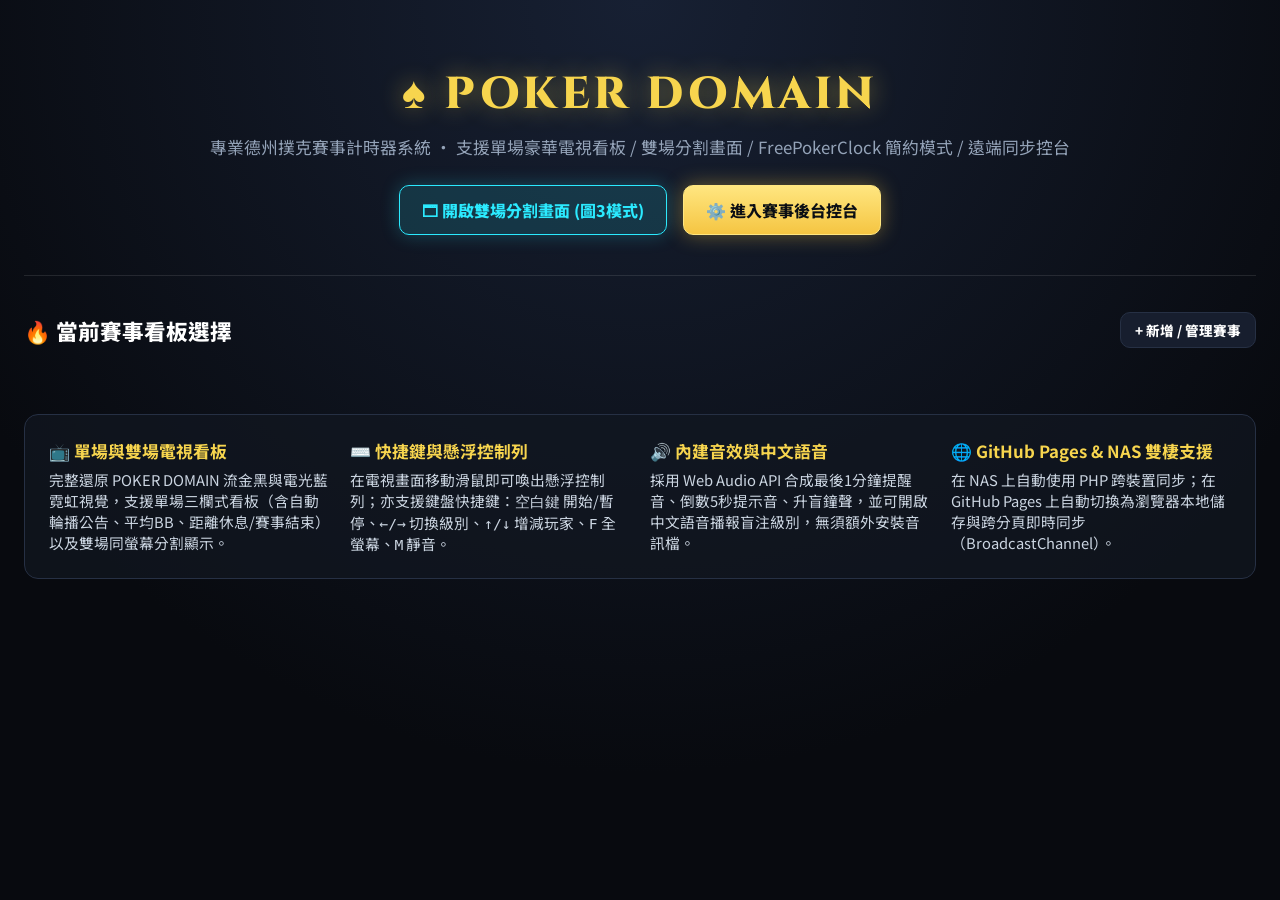
==== index.html @ d347190b "Add files via upload" ====
<!DOCTYPE html>
<html lang="zh-Hant">
<head>
    <meta charset="UTF-8">
    <meta name="viewport" content="width=device-width, initial-scale=1.0">
    <title>POKER DOMAIN - 德州撲克賽事計時系統</title>
    <link href="https://fonts.googleapis.com/css2?family=Cinzel:wght@700;800&family=Noto+Sans+TC:wght@400;600;700;900&display=swap" rel="stylesheet">
    <style>
        :root {
            --bg: #080a0f;
            --card: #121722;
            --border: #263044;
            --gold: #f7d54e;
            --cyan: #2beaff;
            --red: #ff4757;
            --green: #2ed573;
        }
        * { box-sizing: border-box; margin: 0; padding: 0; }
        body {
            background: radial-gradient(circle at 50% 0%, #172033 0%, #080a0f 70%);
            color: #ffffff;
            font-family: 'Noto Sans TC', sans-serif;
            min-height: 100vh;
            padding: 36px 24px 60px;
        }
        .wrap { max-width: 1240px; margin: 0 auto; }
        .hero {
            text-align: center;
            padding: 28px 20px 40px;
            border-bottom: 1px solid rgba(255,255,255,0.1);
            margin-bottom: 36px;
        }
        .brand {
            font-family: 'Cinzel', serif;
            font-size: clamp(1.8rem, 3.5vw, 3rem);
            font-weight: 800;
            color: var(--gold);
            letter-spacing: 0.08em;
            text-shadow: 0 0 24px rgba(247, 213, 78, 0.45);
        }
        .hero p { color: #94a3b8; font-size: 1.05rem; margin-top: 10px; }
        .quick-launch {
            display: flex;
            justify-content: center;
            gap: 16px;
            flex-wrap: wrap;
            margin-top: 26px;
        }
        .btn {
            display: inline-flex;
            align-items: center;
            gap: 8px;
            padding: 12px 22px;
            border-radius: 10px;
            font-weight: 800;
            font-size: 1rem;
            text-decoration: none;
            border: 1.5px solid var(--border);
            background: #171e2e;
            color: #fff;
            transition: all 0.18s ease;
            cursor: pointer;
        }
        .btn:hover { transform: translateY(-2px); border-color: var(--gold); }
        .btn-gold {
            background: linear-gradient(180deg, #ffe680 0%, #f5c542 100%);
            color: #0b0e14;
            border-color: #ffe680;
            box-shadow: 0 0 20px rgba(245, 197, 66, 0.4);
        }
        .btn-cyan {
            background: rgba(43, 234, 255, 0.14);
            color: var(--cyan);
            border-color: var(--cyan);
            box-shadow: 0 0 18px rgba(43, 234, 255, 0.25);
        }
        .section-title {
            font-size: 1.35rem;
            font-weight: 800;
            margin-bottom: 18px;
            display: flex;
            justify-content: space-between;
            align-items: center;
        }
        .grid {
            display: grid;
            grid-template-columns: repeat(auto-fit, minmax(360px, 1fr));
            gap: 24px;
        }
        .t-card {
            background: var(--card);
            border: 2px solid var(--border);
            border-radius: 14px;
            padding: 24px;
            display: flex;
            flex-direction: column;
            justify-content: space-between;
            gap: 18px;
            position: relative;
            overflow: hidden;
        }
        .t-card.theme-gold { border-color: var(--gold); box-shadow: 0 0 20px rgba(247, 213, 78, 0.15); }
        .t-card.theme-cyan { border-color: var(--cyan); box-shadow: 0 0 20px rgba(43, 234, 255, 0.15); }
        .t-card.theme-red { border-color: var(--red); box-shadow: 0 0 20px rgba(255, 71, 87, 0.15); }
        .t-card.theme-emerald { border-color: var(--green); box-shadow: 0 0 20px rgba(46, 213, 115, 0.15); }
        .t-header { display: flex; justify-content: space-between; align-items: flex-start; gap: 12px; }
        .t-title { font-size: 1.5rem; font-weight: 900; }
        .t-sub { font-size: 0.9rem; color: #94a3b8; margin-top: 2px; }
        .badge { padding: 4px 10px; border-radius: 999px; font-size: 0.8rem; font-weight: 800; }
        .badge.running { background: rgba(46,213,115,0.2); color: var(--green); border: 1px solid var(--green); }
        .badge.paused { background: rgba(247,213,78,0.15); color: var(--gold); border: 1px solid var(--gold); }
        .t-clock-row {
            display: flex;
            align-items: baseline;
            justify-content: space-between;
            background: #0a0d14;
            padding: 16px 20px;
            border-radius: 10px;
            border: 1px solid rgba(255,255,255,0.08);
        }
        .t-time { font-size: 2.8rem; font-weight: 900; font-variant-numeric: tabular-nums; line-height: 1; }
        .t-blinds { text-align: right; font-size: 1.05rem; font-weight: 700; }
        .t-stats {
            display: grid;
            grid-template-columns: repeat(3, 1fr);
            gap: 10px;
            text-align: center;
            font-size: 0.88rem;
            color: #94a3b8;
        }
        .t-stats strong { display: block; font-size: 1.1rem; color: #fff; margin-top: 2px; }
        .t-actions { display: flex; gap: 10px; flex-wrap: wrap; }
        .t-actions .btn { flex: 1; justify-content: center; padding: 10px 12px; font-size: 0.9rem; }
        .features-box {
            margin-top: 48px;
            background: rgba(18, 23, 34, 0.7);
            border: 1px solid var(--border);
            border-radius: 14px;
            padding: 24px;
            display: grid;
            grid-template-columns: repeat(auto-fit, minmax(240px, 1fr));
            gap: 20px;
            color: #cbd5e1;
            font-size: 0.92rem;
        }
        .features-box h3 { color: var(--gold); margin-bottom: 6px; font-size: 1.05rem; }
    </style>
</head>
<body>
    <div class="wrap">
        <div class="hero">
            <div class="brand" id="heroBrand">♠ POKER DOMAIN</div>
            <p>專業德州撲克賽事計時器系統 • 支援單場豪華電視看板 / 雙場分割畫面 / FreePokerClock 簡約模式 / 遠端同步控台</p>
            <div class="quick-launch">
                <a href="dual.html" class="btn btn-cyan">🗔 開啟雙場分割畫面 (圖3模式)</a>
                <a href="admin.html" class="btn btn-gold">⚙️ 進入賽事後台控台</a>
            </div>
        </div>

        <div class="section-title">
            <span>🔥 當前賽事看板選擇</span>
            <a href="admin.html" class="btn" style="padding:7px 14px; font-size:0.85rem;">+ 新增 / 管理賽事</a>
        </div>

        <div class="grid" id="tourneyGrid"></div>

        <div class="features-box">
            <div>
                <h3>📺 單場與雙場電視看板</h3>
                <p>完整還原 POKER DOMAIN 流金黑與電光藍霓虹視覺，支援單場三欄式看板（含自動輪播公告、平均BB、距離休息/賽事結束）以及雙場同螢幕分割顯示。</p>
            </div>
            <div>
                <h3>⌨️ 快捷鍵與懸浮控制列</h3>
                <p>在電視畫面移動滑鼠即可喚出懸浮控制列；亦支援鍵盤快捷鍵：<code>空白鍵</code> 開始/暫停、<code>←/→</code> 切換級別、<code>↑/↓</code> 增減玩家、<code>F</code> 全螢幕、<code>M</code> 靜音。</p>
            </div>
            <div>
                <h3>🔊 內建音效與中文語音</h3>
                <p>採用 Web Audio API 合成最後1分鐘提醒音、倒數5秒提示音、升盲鐘聲，並可開啟中文語音播報盲注級別，無須額外安裝音訊檔。</p>
            </div>
            <div>
                <h3>🌐 GitHub Pages & NAS 雙棲支援</h3>
                <p>在 NAS 上自動使用 PHP 跨裝置同步；在 GitHub Pages 上自動切換為瀏覽器本地儲存與跨分頁即時同步（BroadcastChannel）。</p>
            </div>
        </div>
    </div>

    <script src="assets/js/local-backend.js"></script>
    <script>
        function fmtNum(n) { return (Number(n) || 0).toLocaleString('en-US'); }
        function fmtClock(sec) {
            const s = Math.max(0, Math.floor(Number(sec) || 0));
            const m = Math.floor(s / 60);
            const r = s % 60;
            return (m < 10 ? '0' + m : m) + ':' + (r < 10 ? '0' + r : r);
        }

        async function loadAndRender() {
            const res = await fetch('api.php?action=state&_t=' + Date.now());
            const json = await res.json();
            if (!json || !json.ok) return;
            const state = json.data;
            const s = state.settings || {};
            document.getElementById('heroBrand').textContent = `${s.brand_logo_icon || '♠'} ${s.brand_name || 'POKER DOMAIN'}`;

            const grid = document.getElementById('tourneyGrid');
            grid.innerHTML = '';
            Object.values(state.tournaments || {}).forEach(t => {
                const c = t.computed || {};
                const cur = c.current_level || { type: 'level', level: 1, sb: 0, bb: 0, ante: 0 };
                const card = document.createElement('div');
                card.className = `t-card theme-${t.theme || 'gold'}`;
                card.innerHTML = `
                    <div class="t-header">
                        <div>
                            <div class="t-title">${t.title}</div>
                            <div class="t-sub">${t.subtitle || ''}</div>
                        </div>
                        <span class="badge ${t.status === 'running' ? 'running' : 'paused'}">
                            ${t.status === 'running' ? '進行中' : '暫停中'}
                        </span>
                    </div>
                    <div class="t-clock-row">
                        <div class="t-time">${fmtClock(t.remaining_seconds)}</div>
                        <div class="t-blinds">
                            <div style="color:#94a3b8; font-size:0.85rem;">
                                ${cur.type === 'break' ? '休息時間' : 'Level ' + cur.level}
                            </div>
                            <div>
                                ${cur.type === 'break' ? 'BREAK' : fmtNum(cur.sb) + ' / ' + fmtNum(cur.bb)}
                            </div>
                            <div style="font-size:0.8rem; color:#94a3b8;">
                                前注: ${fmtNum(cur.ante || 0)}
                            </div>
                        </div>
                    </div>
                    <div class="t-stats">
                        <div>當前 / 參賽<strong>${t.current_players} / ${t.total_entries}</strong></div>
                        <div>平均計分牌<strong>${fmtNum(c.avg_chips)} (${c.avg_bb}bb)</strong></div>
                        <div>獎池價值<strong>${fmtNum(c.prize_pool)}</strong></div>
                    </div>
                    <div class="t-actions">
                        <a href="display.html?id=${encodeURIComponent(t.id)}" class="btn btn-gold">📺 電視看板</a>
                        <a href="freeclock.html?id=${encodeURIComponent(t.id)}" class="btn">⏱️ 簡約圓環版</a>
                        <a href="admin.html?id=${encodeURIComponent(t.id)}" class="btn">⚙️ 控台設定</a>
                    </div>
                `;
                grid.appendChild(card);
            });
        }

        loadAndRender();
        setInterval(loadAndRender, 2000);
    </script>
</body>
</html>
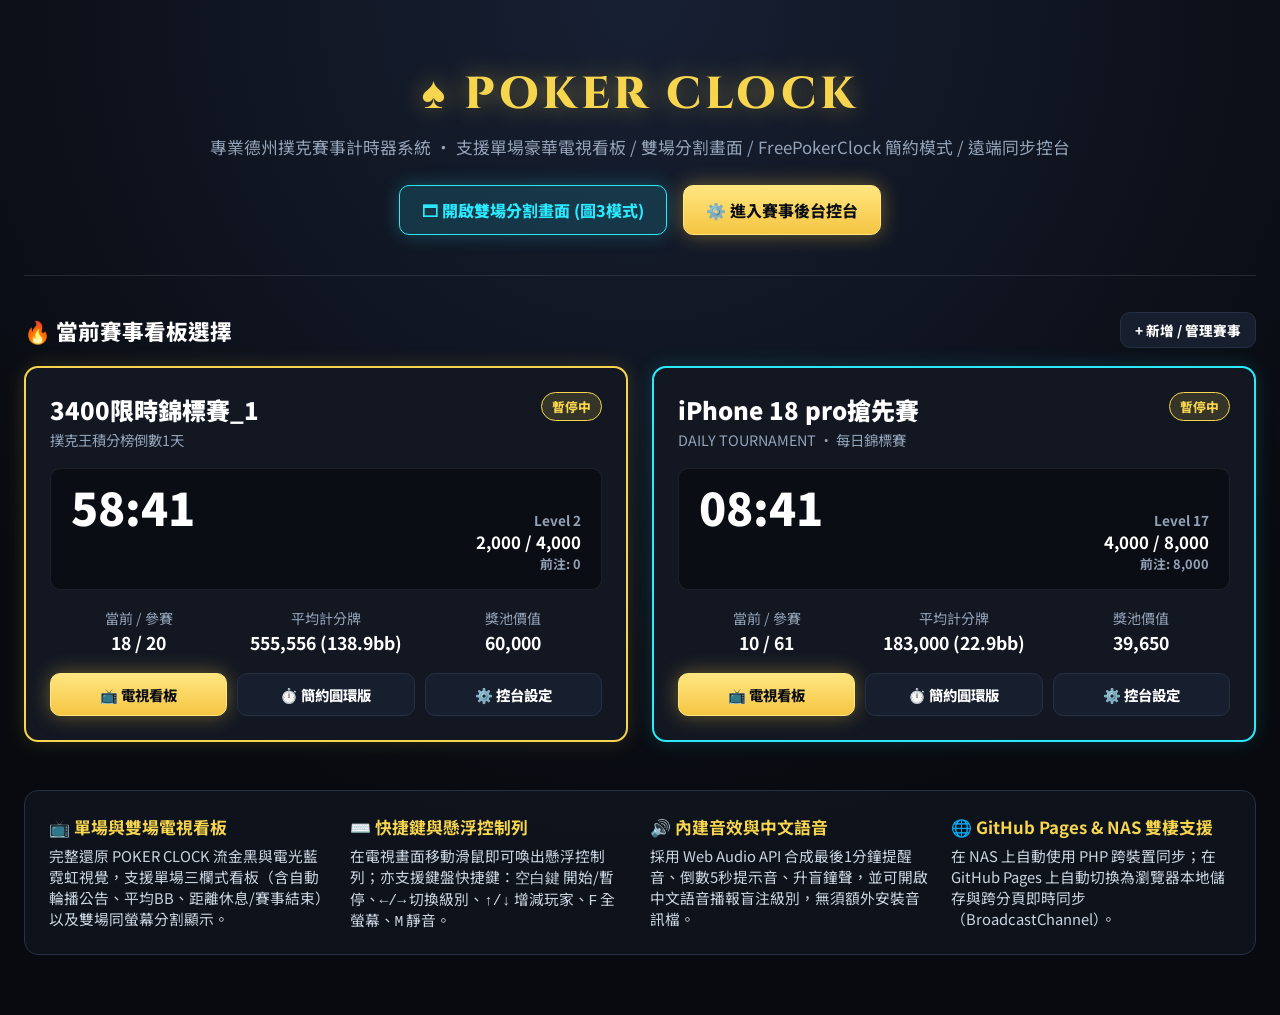
==== commit a8101e87: "Add files via upload" ====
--- a/index.html
+++ b/index.html
@@ -3,7 +3,7 @@
 <head>
     <meta charset="UTF-8">
     <meta name="viewport" content="width=device-width, initial-scale=1.0">
-    <title>POKER DOMAIN - 德州撲克賽事計時系統</title>
+    <title>POKER CLOCK - 德州撲克賽事計時系統</title>
     <link href="https://fonts.googleapis.com/css2?family=Cinzel:wght@700;800&family=Noto+Sans+TC:wght@400;600;700;900&display=swap" rel="stylesheet">
     <style>
         :root {
@@ -149,7 +149,7 @@
 <body>
     <div class="wrap">
         <div class="hero">
-            <div class="brand" id="heroBrand">♠ POKER DOMAIN</div>
+            <div class="brand" id="heroBrand">♠ POKER CLOCK</div>
             <p>專業德州撲克賽事計時器系統 • 支援單場豪華電視看板 / 雙場分割畫面 / FreePokerClock 簡約模式 / 遠端同步控台</p>
             <div class="quick-launch">
                 <a href="dual.html" class="btn btn-cyan">🗔 開啟雙場分割畫面 (圖3模式)</a>
@@ -167,7 +167,7 @@
         <div class="features-box">
             <div>
                 <h3>📺 單場與雙場電視看板</h3>
-                <p>完整還原 POKER DOMAIN 流金黑與電光藍霓虹視覺，支援單場三欄式看板（含自動輪播公告、平均BB、距離休息/賽事結束）以及雙場同螢幕分割顯示。</p>
+                <p>完整還原 POKER CLOCK 流金黑與電光藍霓虹視覺，支援單場三欄式看板（含自動輪播公告、平均BB、距離休息/賽事結束）以及雙場同螢幕分割顯示。</p>
             </div>
             <div>
                 <h3>⌨️ 快捷鍵與懸浮控制列</h3>
@@ -200,7 +200,7 @@
             if (!json || !json.ok) return;
             const state = json.data;
             const s = state.settings || {};
-            document.getElementById('heroBrand').textContent = `${s.brand_logo_icon || '♠'} ${s.brand_name || 'POKER DOMAIN'}`;
+            document.getElementById('heroBrand').textContent = `${s.brand_logo_icon || '♠'} ${s.brand_name || 'POKER CLOCK'}`;
 
             const grid = document.getElementById('tourneyGrid');
             grid.innerHTML = '';
